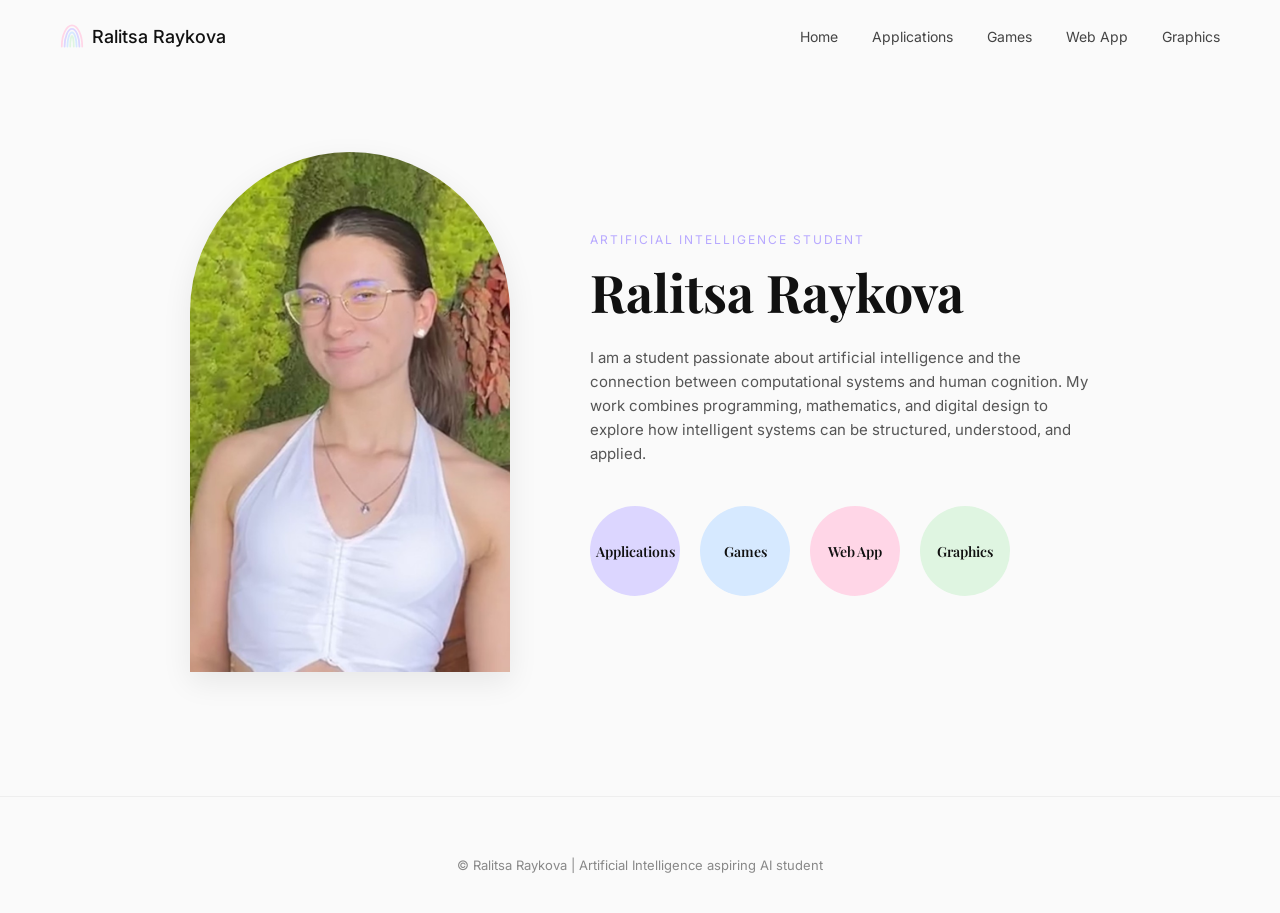
==== index.html @ 61debbad "Upload portfolio website" ====
<!DOCTYPE html>
<html lang="en">

<head>
    <meta charset="UTF-8">
    <meta name="viewport" content="width=device-width, initial-scale=1.0">
    <title>Ralitsa Raykova | Portfolio</title>

    <!-- Fonts -->
    <link
        href="https://fonts.googleapis.com/css2?family=Playfair+Display:wght@500;600&family=Inter:wght@300;400;500&display=swap"
        rel="stylesheet">

    <link rel="stylesheet" href="styles.css">
</head>

<body>

    <!-- NAVBAR -->
    <nav class="navbar">
        <div class="logo">
            <svg width="24" height="24" viewBox="0 0 34 34" xmlns="http://www.w3.org/2000/svg" class="rainbow-logo">
                <path d="M 2.5 32 A 14.5 30 0 0 1 31.5 32" fill="none" stroke="#ffd6e7" stroke-width="2.5"
                    stroke-linecap="round" />
                <path d="M 6.5 32 A 10.5 25 0 0 1 27.5 32" fill="none" stroke="#dcd6ff" stroke-width="2.5"
                    stroke-linecap="round" />
                <path d="M 10.5 32 A 6.5 20 0 0 1 23.5 32" fill="none" stroke="#d6e9ff" stroke-width="2.5"
                    stroke-linecap="round" />
                <path d="M 14.5 32 A 2.5 15 0 0 1 19.5 32" fill="none" stroke="#dff5e1" stroke-width="2.5"
                    stroke-linecap="round" />
            </svg>
            Ralitsa Raykova
        </div>
        <div class="nav-links">
            <a href="index.html">Home</a>
            <a href="applications.html">Applications</a>
            <a href="games.html">Games</a>
            <a href="webapp.html">Web App</a>
            <a href="graphics.html">Graphics</a>
        </div>
    </nav>

    <!-- HERO -->
    <section class="hero">

        <!-- IMAGE -->
        <div class="hero-image">
            <img src="assets/images/IMG_7722.jpg" alt="Ralitsa Raykova">
        </div>

        <!-- TEXT -->
        <div class="hero-text">

            <p class="label">ARTIFICIAL INTELLIGENCE STUDENT</p>

            <h1>Ralitsa Raykova</h1>

            <p class="description">
                I am a student passionate about artificial intelligence and the connection between computational systems
                and human cognition. My work combines programming, mathematics, and digital design to explore how
                intelligent systems can be structured, understood, and applied.
            </p>

            <!-- CIRCLES -->
            <div class="circle-buttons">
                <a class="circle lavender" href="applications.html">Applications</a>
                <a class="circle blue" href="games.html">Games</a>
                <a class="circle pink" href="webapp.html">Web App</a>
                <a class="circle green" href="graphics.html">Graphics</a>
            </div>

        </div>

    </section>

    <footer class="footer">
        &copy; Ralitsa Raykova | Artificial Intelligence aspiring AI student
    </footer>

    <script src="script.js"></script>

</body>

</html>
---- styles.css ----
* {
    margin: 0;
    padding: 0;
    box-sizing: border-box;
}

body {
    font-family: 'Inter', sans-serif;
    background-color: #fafafa;
    color: #111;
}



/* NAVBAR */

.navbar {
    display: flex;
    justify-content: space-between;
    align-items: center;
    padding: 24px 60px;
}

.logo {
    font-weight: 500;
    font-size: 18px;
    display: flex;
    align-items: center;
    gap: 8px;
}

.nav-links a {
    margin-left: 30px;
    text-decoration: none;
    color: #444;
    position: relative;
    font-size: 14px;
}

/* underline hover */
.nav-links a::after {
    content: "";
    position: absolute;
    width: 0%;
    height: 2px;
    bottom: -4px;
    left: 0;
    background-color: #b7a8ff;
    transition: 0.3s;
}

.nav-links a:hover::after {
    width: 100%;
}

/* HERO */

.hero {
    display: flex;
    align-items: center;
    justify-content: center;
    padding: 80px 60px;
    gap: 80px;
}

/* ARCH IMAGE */

.hero-image img {
    width: 320px;
    height: 520px;
    object-fit: cover;
    border-radius: 160px 160px 0 0;
    box-shadow: 0 10px 30px rgba(0, 0, 0, 0.08);
}

/* TEXT */

.hero-text {
    max-width: 500px;
}

.label {
    font-size: 12px;
    letter-spacing: 2px;
    color: #b7a8ff;
    margin-bottom: 10px;
}

h1 {
    font-family: 'Playfair Display', serif;
    font-size: 52px;
    margin-bottom: 20px;
}

.description {
    font-size: 15px;
    line-height: 1.6;
    color: #555;
    margin-bottom: 40px;
}

/* CIRCLES */

.circle-buttons {
    display: flex;
    gap: 20px;
}

.circle {
    width: 90px;
    height: 90px;
    border-radius: 50%;
    display: flex;
    align-items: center;
    justify-content: center;
    text-decoration: none;
    font-family: 'Playfair Display', serif;
    font-size: 14px;
    font-weight: 600;
    color: #111;
    transition: all 0.3s ease;
}

/* COLORS */

.lavender {
    background: #dcd6ff;
}

.blue {
    background: #d6e9ff;
}

.pink {
    background: #ffd6e7;
}

.green {
    background: #dff5e1;
}

/* HOVER ANIMATION */

.circle:hover {
    transform: translateY(-6px);
    box-shadow: 0 8px 20px rgba(0, 0, 0, 0.08);
}

/* PAGE LAYOUT */

.page {
    padding: 80px 60px;
    max-width: 80%;
    margin: auto;
}

.page h1 {
    font-family: 'Playfair Display', serif;
    font-size: 42px;
    margin-bottom: 20px;
}

.page-intro {
    color: #555;
    margin-bottom: 60px;
}

/* PROJECT */

.project {
    margin-bottom: 80px;
}

.project h2 {
    font-family: 'Playfair Display', serif;
    font-size: 26px;
    margin-bottom: 10px;
    letter-spacing: 0.5px;
}

.project h2::after {
    content: "";
    display: block;
    width: 80px;
    height: 3px;
    margin-top: 8px;
}

.project:nth-of-type(1) h2::after {
    background: #f2c6d8;
    /* pink */
}

.project:nth-of-type(2) h2::after {
    background: #c7e3d5;
    /* sage */
}

.project:nth-of-type(3) h2::after {
    background: #b7d3f2;
    /* blue */
}

.project:nth-of-type(4) h2::after {
    background: #dcd6ff;
    /* lavender */
}

body {
    opacity: 0;
    transform: translateY(8px);
    transition: opacity 0.35s ease, transform 0.35s ease;
}

body.loaded {
    opacity: 1;
    transform: translateY(0);
}

.project p {
    color: #555;
    margin-bottom: 20px;
}

.project-img {
    width: 100%;
    border-radius: 12px;
    margin-bottom: 20px;
}

.project-video {
    width: 100%;
    border-radius: 12px;
    margin-bottom: 15px;
}

.project p {
    color: #555;
    margin-bottom: 16px;
    line-height: 1.6;
}

.project-content {
    display: flex;
    gap: 40px;
    align-items: flex-start;
    margin-bottom: 20px;
}

.project-text {
    flex: 1;
}

.project-media {
    flex: 1.8;
}

@media (max-width: 768px) {
    .project-content {
        flex-direction: column;
        gap: 20px;
    }
}

/* DOWNLOAD */

.download {
    font-size: 16px;
    color: #b399db;
    text-decoration: underline;
    text-decoration-thickness: 25%;
    text-underline-offset: 10px;
    font-weight: 700;
    transition: 0.3s;
}

.download:hover {
    color: #8b74df;
    letter-spacing: 0.2px;
}

/* WEB APP PAGE */

.webapp-section {
    padding: 0px 60px 0 60px;
    min-height: 100vh;
    display: flex;
    flex-direction: column;
    align-items: flex-start;
}

.webapp-container {
    display: flex;
    align-items: center;
    justify-content: center;
    gap: 100px;
    width: 100%;
    margin-top: -100px;
}

/* Phone wrapper */
.webapp-phone-wrapper {
    display: flex;
    justify-content: center;
    align-items: center;
    flex: 1;
}

/* iPhone outer frame */
.iphone-frame {
    width: 430px;
    height: 880px;
    border-radius: 55px;
    overflow: hidden;
    box-shadow: 0 30px 60px rgba(0, 0, 0, 0.15);
    position: relative;
}

/* Screen */
.iphone-frame iframe {
    width: 100%;
    height: 100%;
    border: none;
    border-radius: 48px;
    display: block;
}

/* Description */
.webapp-text {
    max-width: 450px;
    flex: 1;
}

.webapp-text h1 {
    font-family: 'Playfair Display', serif;
    font-size: 42px;
    margin-bottom: 20px;
}

.webapp-text p {
    color: #555;
    margin-bottom: 20px;
    line-height: 1.6;
}

.webapp-bottom-text {
    width: 100%;
    margin-top: -80px;
    padding-bottom: 60px;
    position: relative;
    z-index: 2;
}

.webapp-bottom-text p {
    color: #555;
    margin-bottom: 20px;
    line-height: 1.6;
}

/* FLAPPY BIRD SPECIFIC LAYOUT */

.flappy-content .project-media {
    flex: 0 0 345px;
    max-width: 100%;
}

.flappy-video {
    width: 100%;
    display: block;
}

.flappy-download {
    display: block;
    margin-top: 10px;
}

/* FOOTER */

.footer {
    text-align: center;
    padding: 60px 60px 40px;
    font-size: 13px;
    color: #888;
    border-top: 1px solid #eee;
    margin-top: 40px;
}
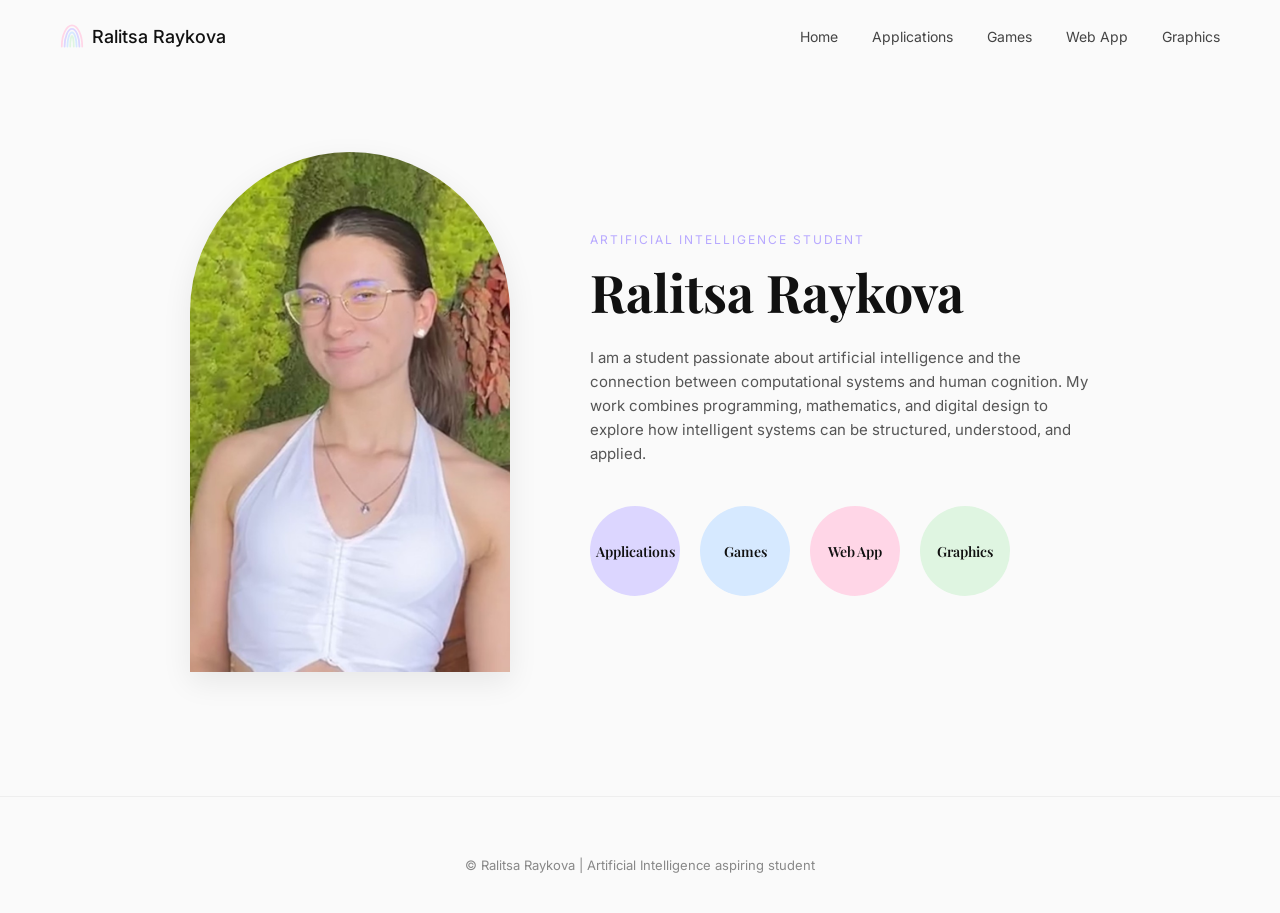
==== commit 26624d8e: "Update footer text for clarity" ====
--- a/index.html
+++ b/index.html
@@ -74,11 +74,11 @@
     </section>
 
     <footer class="footer">
-        &copy; Ralitsa Raykova | Artificial Intelligence aspiring AI student
+        &copy; Ralitsa Raykova | Artificial Intelligence aspiring student
     </footer>
 
     <script src="script.js"></script>
 
 </body>
 
-</html>+</html>
